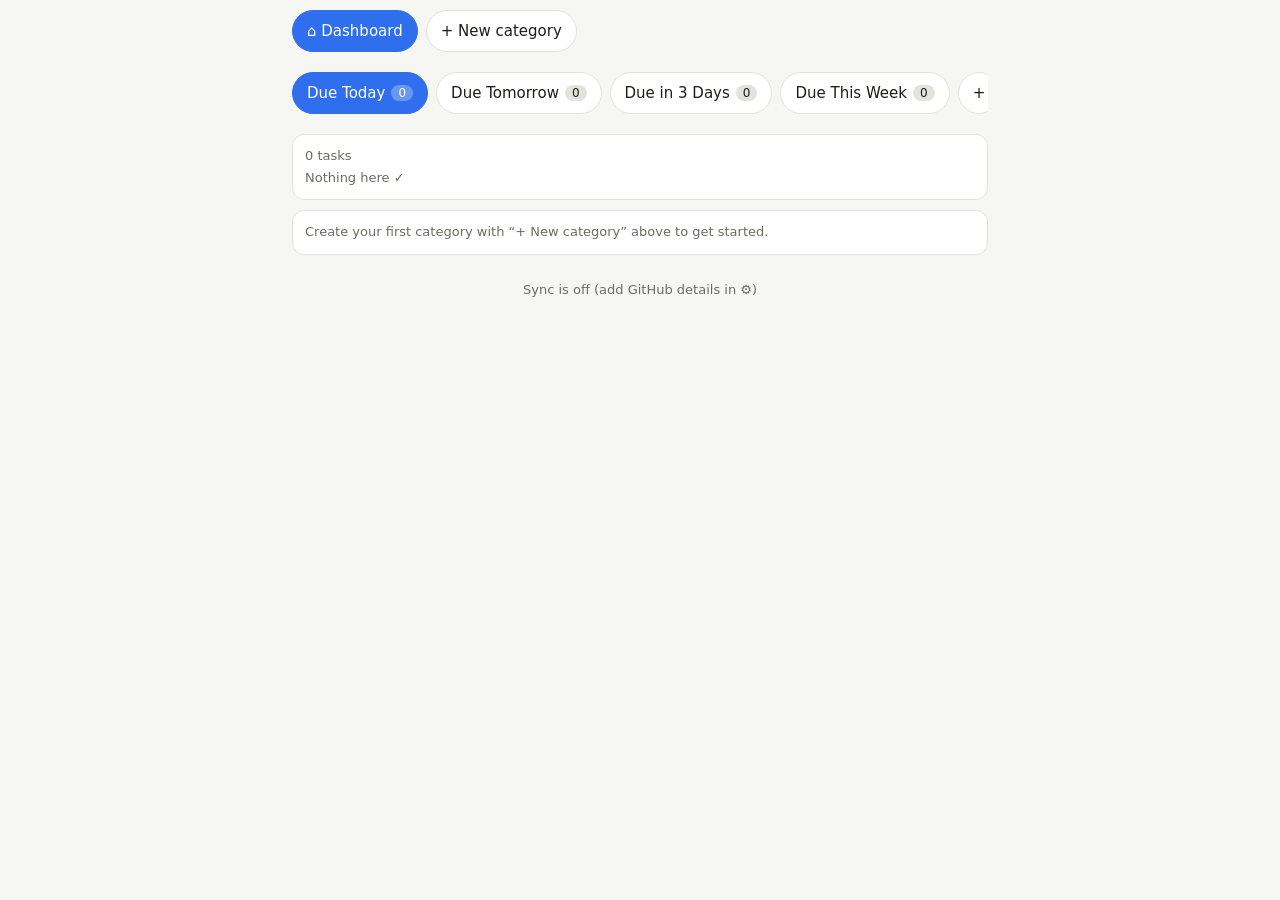
==== index.html @ 4d310b51 "Add files via upload" ====
<!DOCTYPE html><html lang="en"><head><meta charset="utf-8"><meta name="viewport" content="width=device-width, initial-scale=1, viewport-fit=cover"><meta name="theme-color" content="#2f6fed"><link rel="manifest" href="manifest.webmanifest"><link rel="apple-touch-icon" href="icon-192.png"><link rel="stylesheet" href="style.css"><title>GTD Dashboard</title></head><body>
<div class="stick"><div class="wrap"><div class="bar" id="bar"></div></div></div>
<main class="wrap">
<div id="overdue"></div>
<div class="bar" id="tabs"></div>
<div id="manage"></div>
<div id="list"></div>
<div id="hint"></div>
<div class="foot mut" id="status"></div>
</main>
<dialog id="tabdlg"><h3 id="tdt">New tab</h3>
<label class="f">Name<input id="tn" placeholder="e.g. Next 2 weeks"></label>
<label class="f">Rule<select id="tr">
<option value="exact">Due in exactly N days</option><option value="within">Due within the next N days</option>
<option value="between">Due between day X and day Y from today</option><option value="month">Due this month</option>
<option value="week">Due this week</option><option value="none">No deadline (Someday / whenever)</option><option value="overdue">Overdue</option></select></label>
<div class="row"><label class="f" id="la">N<input id="ta" type="number" min="0"></label><label class="f" id="lb">Y<input id="tb" type="number" min="0"></label></div>
<div class="row"><button class="btn" id="tsave">Save</button><button class="btn g" id="tcancel">Cancel</button></div></dialog>
<dialog id="setdlg"><h3>Settings</h3>
<label class="f">Week ends on<select id="sw"><option value="0">Sunday</option><option value="6">Saturday</option></select></label>
<div class="mut" style="margin-top:12px">GitHub sync (optional, see README)</div>
<label class="f">Repository (owner/name)<input id="sr" placeholder="you/gtd-dashboard" autocapitalize="off"></label>
<label class="f">Branch<input id="sb" placeholder="main" autocapitalize="off"></label>
<label class="f">Data file path<input id="sp" placeholder="data/gtd.json" autocapitalize="off"></label>
<label class="f">Access token<input id="st" type="password" autocomplete="off"></label>
<div class="mut" id="sstat" style="margin-top:8px"></div>
<div class="row"><button class="btn" id="ssave">Save &amp; sync</button><button class="btn g" id="sclose">Close</button></div></dialog>
<script src="core.js"></script>
<script>
const $=id=>document.getElementById(id);
let cur=null,manage=false,editing=null;
const tabs=()=>G.list('tabs').sort((a,b)=>a.order-b.order);
function render(){
 $('bar').innerHTML=G.catBar('dash');
 const T=tabs();if(!T.find(t=>t.id===cur))cur=T[0]?T[0].id:null;
 const open=G.open(),od=open.filter(t=>t.dl&&G.diff(t.dl)<0).sort(G.byDue);
 $('overdue').innerHTML=od.length?'<div class="card od"><h3 class="red">Overdue · '+od.length+' task'+(od.length>1?'s':'')+'</h3>'+od.map(t=>G.taskRow(t,{cat:1})).join('')+'</div>':'';
 $('tabs').innerHTML=T.map(b=>'<button class="pill'+(b.id===cur?' on':'')+'" data-act="tab" data-id="'+b.id+'">'+G.esc(b.name)+'<span class="badge">'+open.filter(t=>G.match(t,b)).length+'</span></button>').join('')+
  '<button class="pill" data-act="newtab" aria-label="Add tab">+</button><button class="pill" data-act="manage">'+(manage?'Done':'Edit tabs')+'</button><button class="pill" data-act="settings" aria-label="Settings">⚙</button>';
 $('manage').innerHTML=manage?'<div class="card">'+T.map(b=>'<div class="hd"><span>'+G.esc(b.name)+'</span><span><button class="s" data-act="tl" data-id="'+b.id+'">‹</button><button class="s" data-act="tr" data-id="'+b.id+'">›</button><button class="s" data-act="etab" data-id="'+b.id+'">✎</button><button class="s" data-act="dtab" data-id="'+b.id+'">✕</button></span></div>').join('')+'</div>':'';
 const b=T.find(x=>x.id===cur);
 if(b){const ts=open.filter(t=>G.match(t,b)).sort(G.byDue),tot=ts.reduce((a,t)=>a+(t.min||0),0);
  $('list').innerHTML='<div class="card"><div class="mut" style="margin-bottom:4px">'+ts.length+' task'+(ts.length===1?'':'s')+(tot?' · '+G.fmt(tot):'')+'</div>'+(ts.map(t=>G.taskRow(t,{cat:1})).join('')||'<div class="mut">Nothing here ✓</div>')+'</div>'}else $('list').innerHTML='';
 $('hint').innerHTML=G.list('cats').length?'':'<div class="card mut">Create your first category with “+ New category” above to get started.</div>';
 $('status').textContent=G.status;$('sstat').textContent=G.status;
}
function move(id,d){const T=tabs(),i=T.findIndex(t=>t.id===id),j=i+d;if(j<0||j>=T.length)return;[T[i],T[j]]=[T[j],T[i]];T.forEach((t,k)=>{if(t.order!==k){t.order=k;G.put('tabs',t)}})}
function ruleUI(){const r=$('tr').value;$('la').style.display=(r==='exact'||r==='within'||r==='between')?'':'none';$('lb').style.display=r==='between'?'':'none';$('la').firstChild.textContent=r==='between'?'From day X':'N days'}
function openTab(id){editing=id||null;const b=id?G.get('tabs',id):{name:'',rule:'exact',a:'',b:''};$('tdt').textContent=id?'Edit tab':'New tab';$('tn').value=b.name;$('tr').value=b.rule;$('ta').value=b.a;$('tb').value=b.b;ruleUI();$('tabdlg').showModal()}
$('tr').onchange=ruleUI;
$('tcancel').onclick=()=>$('tabdlg').close();
$('tsave').onclick=()=>{const n=$('tn').value.trim();if(!n){$('tn').focus();return}
 const base=editing?Object.assign({},G.get('tabs',editing)):{order:tabs().length};
 const o=G.put('tabs',Object.assign(base,{name:n,rule:$('tr').value,a:+$('ta').value||0,b:+$('tb').value||0}));cur=o.id;$('tabdlg').close()};
function openSet(){const c=G.cfg();$('sw').value=String(c.weekEnd||0);$('sr').value=c.repo||'';$('sb').value=c.branch||'';$('sp').value=c.path||'';$('st').value=c.token||'';$('setdlg').showModal()}
$('sclose').onclick=()=>$('setdlg').close();
$('ssave').onclick=()=>{G.setCfg({weekEnd:+$('sw').value,repo:$('sr').value.trim(),branch:$('sb').value.trim(),path:$('sp').value.trim(),token:$('st').value.trim()});render();G.sync()};
document.addEventListener('click',e=>{const el=e.target.closest('[data-act]');if(!el)return;const a=el.dataset.act,id=el.dataset.id;
 if(a==='tab')cur=id;else if(a==='manage')manage=!manage;else if(a==='newtab')openTab();else if(a==='etab')openTab(id);
 else if(a==='dtab'){if(confirm('Delete this tab?'))G.del('tabs',id)}else if(a==='tl')move(id,-1);else if(a==='tr')move(id,1);else if(a==='settings')openSet();
 render()});
G.onChange(render);
G.init().then(render);
</script></body></html>
---- style.css ----
:root{--bg:#f6f6f3;--card:#fff;--tx:#1d1d1b;--mut:#6b6b66;--bd:#e3e3dd;--ac:#2f6fed;--red:#d93025;color-scheme:light}
@media(prefers-color-scheme:dark){:root{--bg:#161615;--card:#222221;--tx:#ececE8;--mut:#9a9a94;--bd:#33332f;--ac:#6b9bff;--red:#ff6b60;color-scheme:dark}}
*{box-sizing:border-box}
body{margin:0;background:var(--bg);color:var(--tx);font:15px/1.4 system-ui,-apple-system,"Segoe UI",sans-serif;padding-bottom:env(safe-area-inset-bottom,0)}
.wrap{max-width:720px;margin:0 auto;padding:0 12px}
.stick{position:sticky;top:0;background:var(--bg);z-index:5;padding-top:env(safe-area-inset-top,0)}
.bar{display:flex;gap:8px;overflow-x:auto;padding:10px 0;-webkit-overflow-scrolling:touch}
.pill{flex:none;display:inline-flex;align-items:center;border:1px solid var(--bd);background:var(--card);color:var(--tx);padding:8px 14px;border-radius:999px;font:inherit;cursor:pointer;white-space:nowrap;min-height:42px;text-decoration:none}
.pill.on{background:var(--ac);color:#fff;border-color:var(--ac)}
.dot{display:inline-block;width:9px;height:9px;border-radius:50%;margin-right:6px}
.red{color:var(--red)}.mut{color:var(--mut);font-size:13px}
.badge{background:var(--bd);color:var(--tx);border-radius:10px;padding:0 7px;margin-left:6px;font-size:12px}
.pill.on .badge{background:rgba(255,255,255,.28);color:#fff}
.card{background:var(--card);border:1px solid var(--bd);border-radius:12px;padding:12px;margin:10px 0}
.card.od{border-color:var(--red)}
h1,h2{margin:14px 0 6px}h1{font-size:20px}h2{font-size:17px}h3{font-size:15px;margin:0 0 6px}
.task{display:flex;gap:10px;align-items:flex-start;padding:9px 0;border-top:1px solid var(--bd)}
.task:first-child,h3+.task{border-top:0}
.task input[type=checkbox]{width:24px;height:24px;margin-top:1px;flex:none}
.task .b{flex:1;min-width:0}.nm{font-weight:500;word-break:break-word;color:var(--tx);text-decoration:none}
a.nm:hover{text-decoration:underline}
.done .nm{text-decoration:line-through;color:var(--mut)}
button.s{border:0;background:none;color:var(--mut);cursor:pointer;padding:8px;font:inherit;min-width:36px;min-height:36px}
input,select{font:inherit;color:var(--tx);background:var(--bg);border:1px solid var(--bd);border-radius:8px;padding:10px;max-width:100%}
.row{display:flex;gap:8px;flex-wrap:wrap;margin:8px 0;align-items:center}.row>*{flex:1 1 130px}
.btn{background:var(--ac);color:#fff;border:0;border-radius:8px;padding:10px 16px;font:inherit;cursor:pointer;min-height:42px;flex:0 0 auto}
.btn.g{background:var(--bd);color:var(--tx)}.btn.r{background:var(--red)}
ol{padding-left:26px;margin:6px 0}ol li{padding:6px 0}
.hd{display:flex;justify-content:space-between;align-items:center;gap:8px}
.grp{margin-top:8px;padding-top:6px;border-top:2px solid var(--bd)}
dialog{background:var(--card);color:var(--tx);border:1px solid var(--bd);border-radius:12px;width:min(92vw,420px);padding:16px}
dialog::backdrop{background:rgba(0,0,0,.45)}
label.f{display:block;font-size:13px;color:var(--mut);margin-top:8px}label.f input,label.f select{width:100%;display:block;margin-top:3px}
.foot{text-align:center;padding:16px 0 24px}
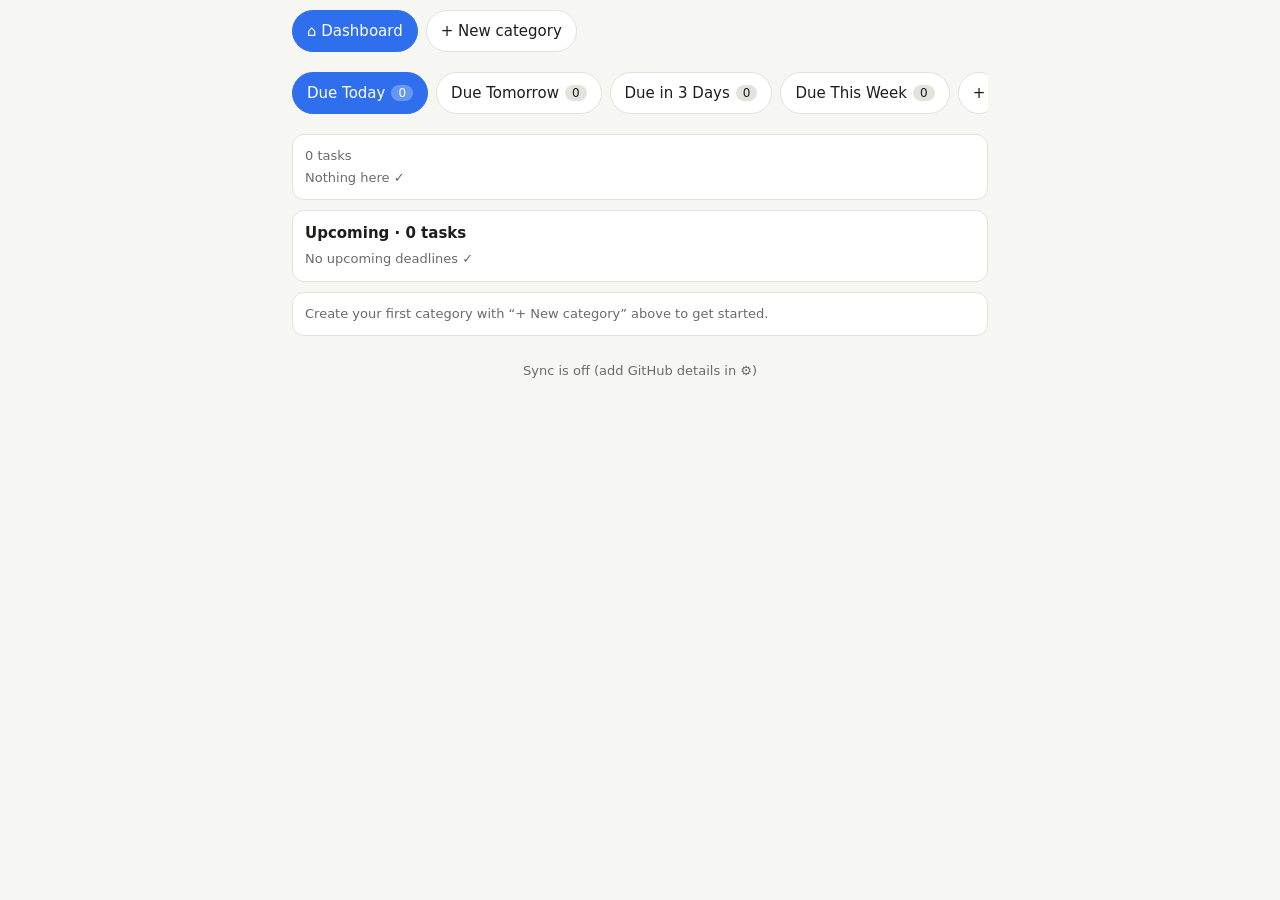
==== commit 3a4dd321: "Update index.html" ====
--- a/index.html
+++ b/index.html
@@ -5,6 +5,7 @@
 <div class="bar" id="tabs"></div>
 <div id="manage"></div>
 <div id="list"></div>
+<div id="upcoming"></div>
 <div id="hint"></div>
 <div class="foot mut" id="status"></div>
 </main>
@@ -41,6 +42,8 @@
  const b=T.find(x=>x.id===cur);
  if(b){const ts=open.filter(t=>G.match(t,b)).sort(G.byDue),tot=ts.reduce((a,t)=>a+(t.min||0),0);
   $('list').innerHTML='<div class="card"><div class="mut" style="margin-bottom:4px">'+ts.length+' task'+(ts.length===1?'':'s')+(tot?' · '+G.fmt(tot):'')+'</div>'+(ts.map(t=>G.taskRow(t,{cat:1})).join('')||'<div class="mut">Nothing here ✓</div>')+'</div>'}else $('list').innerHTML='';
+ const up=open.filter(t=>t.dl&&G.diff(t.dl)>=0).sort(G.byDue);
+ $('upcoming').innerHTML='<div class="card"><h3>Upcoming · '+up.length+' task'+(up.length===1?'':'s')+'</h3>'+(up.map(t=>G.taskRow(t,{cat:1})).join('')||'<div class="mut">No upcoming deadlines ✓</div>')+'</div>';
  $('hint').innerHTML=G.list('cats').length?'':'<div class="card mut">Create your first category with “+ New category” above to get started.</div>';
  $('status').textContent=G.status;$('sstat').textContent=G.status;
 }
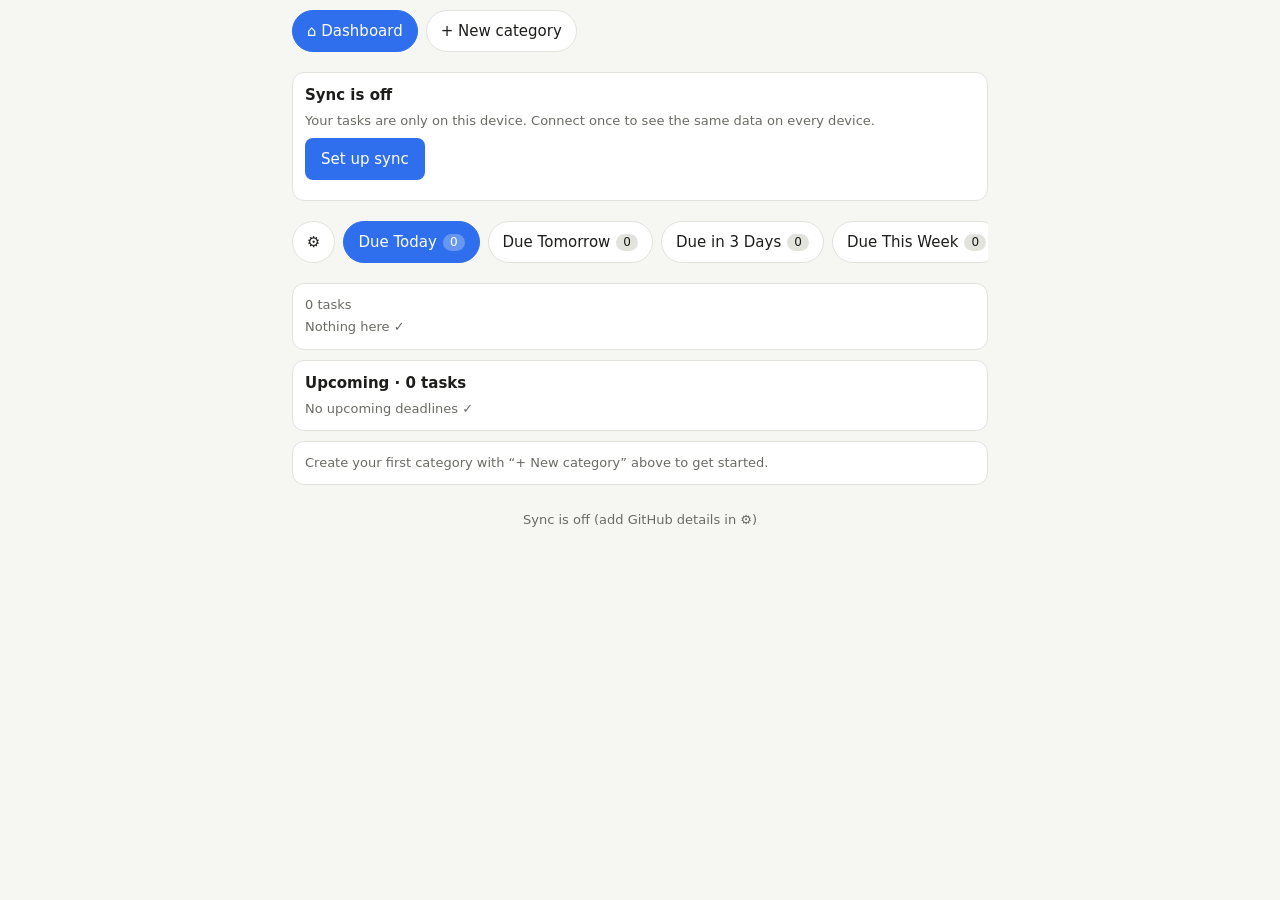
==== commit 11b5018f: "Update index.html" ====
--- a/index.html
+++ b/index.html
@@ -1,6 +1,7 @@
 <!DOCTYPE html><html lang="en"><head><meta charset="utf-8"><meta name="viewport" content="width=device-width, initial-scale=1, viewport-fit=cover"><meta name="theme-color" content="#2f6fed"><link rel="manifest" href="manifest.webmanifest"><link rel="apple-touch-icon" href="icon-192.png"><link rel="stylesheet" href="style.css"><title>GTD Dashboard</title></head><body>
 <div class="stick"><div class="wrap"><div class="bar" id="bar"></div></div></div>
 <main class="wrap">
+<div id="syncbanner"></div>
 <div id="overdue"></div>
 <div class="bar" id="tabs"></div>
 <div id="manage"></div>
@@ -19,12 +20,19 @@
 <div class="row"><button class="btn" id="tsave">Save</button><button class="btn g" id="tcancel">Cancel</button></div></dialog>
 <dialog id="setdlg"><h3>Settings</h3>
 <label class="f">Week ends on<select id="sw"><option value="0">Sunday</option><option value="6">Saturday</option></select></label>
-<div class="mut" style="margin-top:12px">GitHub sync (optional, see README)</div>
-<label class="f">Repository (owner/name)<input id="sr" placeholder="you/gtd-dashboard" autocapitalize="off"></label>
+<div class="mut" style="margin-top:12px"><b>Cloud sync: one-time setup, about 2 minutes</b></div>
+<ol class="mut">
+<li><a href="https://github.com/new?name=gtd-data&visibility=private&description=GTD+data" target="_blank" rel="noopener">Create a private repo</a> called gtd-data. Tick “Add a README”.</li>
+<li><a href="https://github.com/settings/personal-access-tokens/new?name=GTD+sync&description=GTD+app+sync&expires_in=365&contents=write" target="_blank" rel="noopener">Create a token</a>. Under Repository access pick “Only select repositories” and choose gtd-data. Contents must be Read and write. Copy the token.</li>
+<li>Paste both below and tap Save &amp; sync.</li></ol>
+<label class="f">Repository (owner/name)<input id="sr" placeholder="your-username/gtd-data" autocapitalize="off"></label>
+<label class="f">Access token<input id="st" type="password" autocomplete="off"></label>
+<details style="margin-top:8px"><summary class="mut">Advanced</summary>
 <label class="f">Branch<input id="sb" placeholder="main" autocapitalize="off"></label>
-<label class="f">Data file path<input id="sp" placeholder="data/gtd.json" autocapitalize="off"></label>
-<label class="f">Access token<input id="st" type="password" autocomplete="off"></label>
+<label class="f">Data file path<input id="sp" placeholder="data/gtd.json" autocapitalize="off"></label></details>
 <div class="mut" id="sstat" style="margin-top:8px"></div>
+<div class="row"><button class="btn g" id="scopy">Copy setup link for other devices</button></div>
+<div class="mut">Open that link once on each phone or computer and it connects automatically. Treat it like a password.</div>
 <div class="row"><button class="btn" id="ssave">Save &amp; sync</button><button class="btn g" id="sclose">Close</button></div></dialog>
 <script src="core.js"></script>
 <script>
@@ -35,9 +43,10 @@
  $('bar').innerHTML=G.catBar('dash');
  const T=tabs();if(!T.find(t=>t.id===cur))cur=T[0]?T[0].id:null;
  const open=G.open(),od=open.filter(t=>t.dl&&G.diff(t.dl)<0).sort(G.byDue);
+ const sc=G.cfg();$('syncbanner').innerHTML=(sc.token&&sc.repo)?'':'<div class="card"><h3>Sync is off</h3><div class="mut">Your tasks are only on this device. Connect once to see the same data on every device.</div><div class="row"><button class="btn" data-act="settings">Set up sync</button></div></div>';
  $('overdue').innerHTML=od.length?'<div class="card od"><h3 class="red">Overdue · '+od.length+' task'+(od.length>1?'s':'')+'</h3>'+od.map(t=>G.taskRow(t,{cat:1})).join('')+'</div>':'';
- $('tabs').innerHTML=T.map(b=>'<button class="pill'+(b.id===cur?' on':'')+'" data-act="tab" data-id="'+b.id+'">'+G.esc(b.name)+'<span class="badge">'+open.filter(t=>G.match(t,b)).length+'</span></button>').join('')+
-  '<button class="pill" data-act="newtab" aria-label="Add tab">+</button><button class="pill" data-act="manage">'+(manage?'Done':'Edit tabs')+'</button><button class="pill" data-act="settings" aria-label="Settings">⚙</button>';
+ $('tabs').innerHTML='<button class="pill" data-act="settings" aria-label="Settings">⚙</button>'+T.map(b=>'<button class="pill'+(b.id===cur?' on':'')+'" data-act="tab" data-id="'+b.id+'">'+G.esc(b.name)+'<span class="badge">'+open.filter(t=>G.match(t,b)).length+'</span></button>').join('')+
+  '<button class="pill" data-act="newtab" aria-label="Add tab">+</button><button class="pill" data-act="manage">'+(manage?'Done':'Edit tabs')+'</button>';
  $('manage').innerHTML=manage?'<div class="card">'+T.map(b=>'<div class="hd"><span>'+G.esc(b.name)+'</span><span><button class="s" data-act="tl" data-id="'+b.id+'">‹</button><button class="s" data-act="tr" data-id="'+b.id+'">›</button><button class="s" data-act="etab" data-id="'+b.id+'">✎</button><button class="s" data-act="dtab" data-id="'+b.id+'">✕</button></span></div>').join('')+'</div>':'';
  const b=T.find(x=>x.id===cur);
  if(b){const ts=open.filter(t=>G.match(t,b)).sort(G.byDue),tot=ts.reduce((a,t)=>a+(t.min||0),0);
@@ -56,8 +65,10 @@
  const base=editing?Object.assign({},G.get('tabs',editing)):{order:tabs().length};
  const o=G.put('tabs',Object.assign(base,{name:n,rule:$('tr').value,a:+$('ta').value||0,b:+$('tb').value||0}));cur=o.id;$('tabdlg').close()};
 function openSet(){const c=G.cfg();$('sw').value=String(c.weekEnd||0);$('sr').value=c.repo||'';$('sb').value=c.branch||'';$('sp').value=c.path||'';$('st').value=c.token||'';$('setdlg').showModal()}
+$('scopy').onclick=()=>{const c=G.cfg();if(!c.token||!c.repo){alert('Save your GitHub details first.');return}const u=G.setupLink();
+ (navigator.clipboard?navigator.clipboard.writeText(u):Promise.reject()).then(()=>alert('Setup link copied. Open it once on each device.')).catch(()=>prompt('Copy this setup link:',u))};
 $('sclose').onclick=()=>$('setdlg').close();
-$('ssave').onclick=()=>{G.setCfg({weekEnd:+$('sw').value,repo:$('sr').value.trim(),branch:$('sb').value.trim(),path:$('sp').value.trim(),token:$('st').value.trim()});render();G.sync()};
+$('ssave').onclick=()=>{G.setCfg({weekEnd:+$('sw').value,repo:$('sr').value.trim().replace(/^https?:\/\/github\.com\//,'').replace(/\.git$|\/$/g,''),branch:$('sb').value.trim(),path:$('sp').value.trim(),token:$('st').value.trim()});render();G.sync()};
 document.addEventListener('click',e=>{const el=e.target.closest('[data-act]');if(!el)return;const a=el.dataset.act,id=el.dataset.id;
  if(a==='tab')cur=id;else if(a==='manage')manage=!manage;else if(a==='newtab')openTab();else if(a==='etab')openTab(id);
  else if(a==='dtab'){if(confirm('Delete this tab?'))G.del('tabs',id)}else if(a==='tl')move(id,-1);else if(a==='tr')move(id,1);else if(a==='settings')openSet();
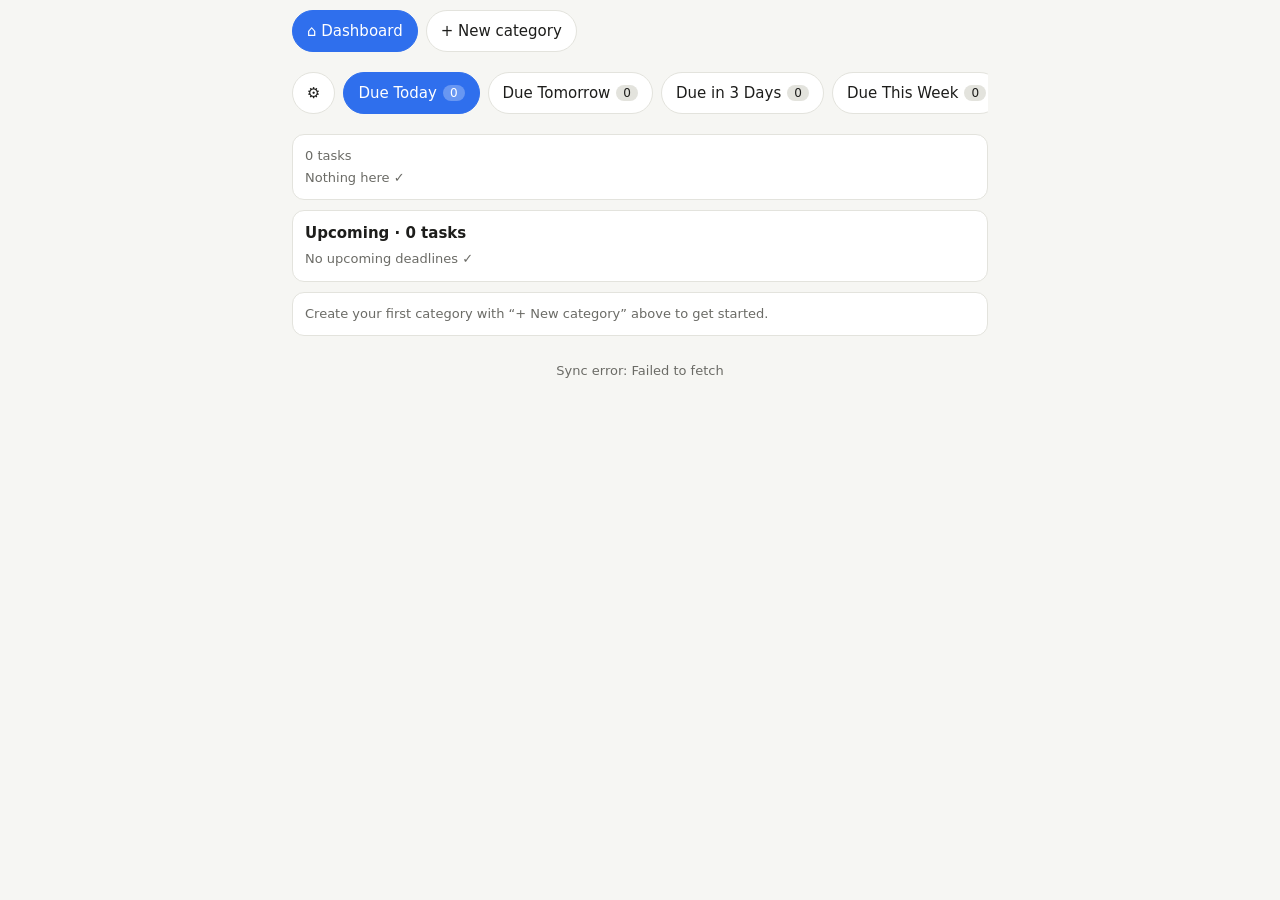
==== commit aff67370: "Add files via upload" ====
--- a/index.html
+++ b/index.html
@@ -34,6 +34,7 @@
 <div class="row"><button class="btn g" id="scopy">Copy setup link for other devices</button></div>
 <div class="mut">Open that link once on each phone or computer and it connects automatically. Treat it like a password.</div>
 <div class="row"><button class="btn" id="ssave">Save &amp; sync</button><button class="btn g" id="sclose">Close</button></div></dialog>
+<script src="config.js"></script>
 <script src="core.js"></script>
 <script>
 const $=id=>document.getElementById(id);
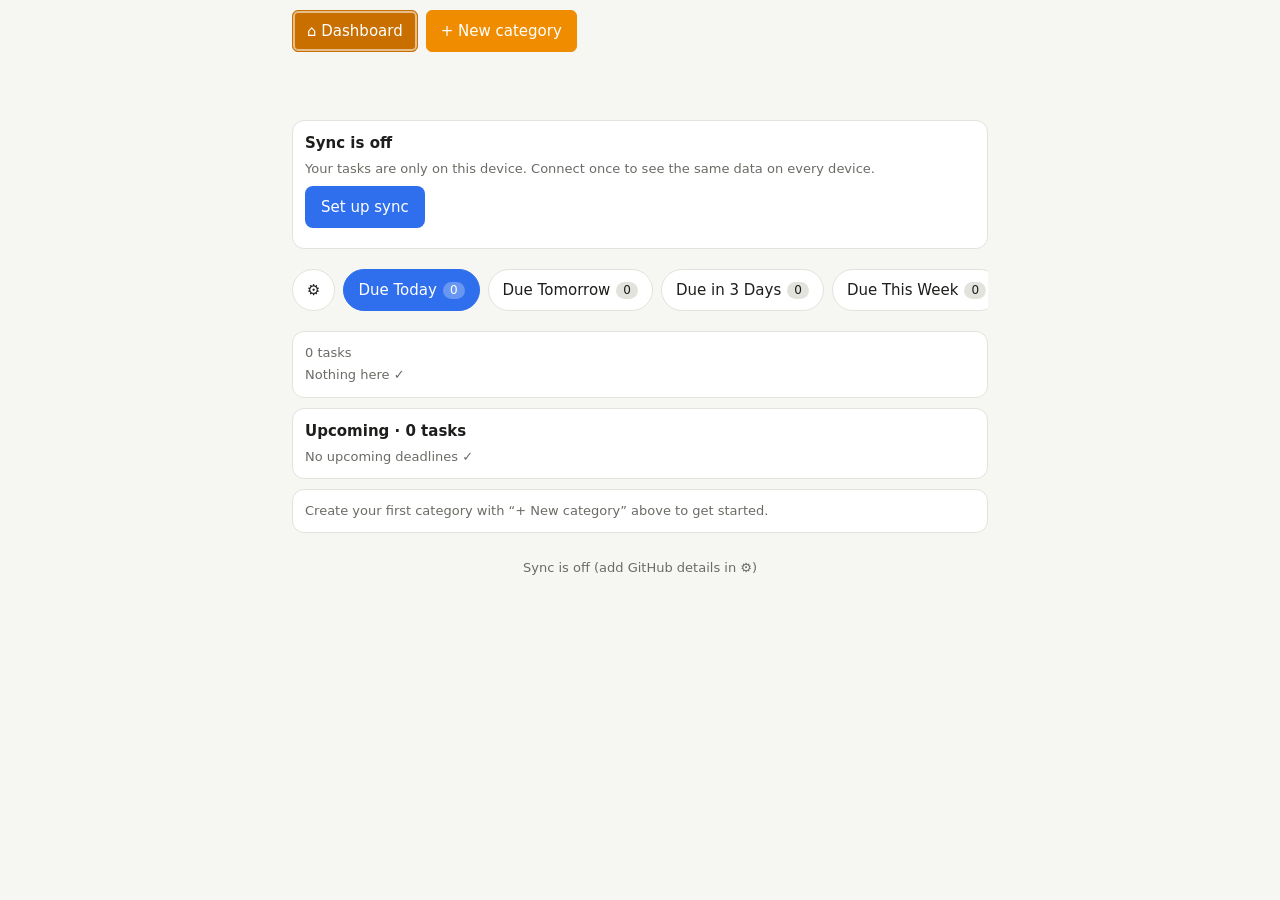
==== commit 7efcf542: "Update index.html" ====
--- a/index.html
+++ b/index.html
@@ -1,4 +1,4 @@
-<!DOCTYPE html><html lang="en"><head><meta charset="utf-8"><meta name="viewport" content="width=device-width, initial-scale=1, viewport-fit=cover"><meta name="theme-color" content="#2f6fed"><link rel="manifest" href="manifest.webmanifest"><link rel="apple-touch-icon" href="icon-192.png"><link rel="stylesheet" href="style.css"><title>GTD Dashboard</title></head><body>
+<!DOCTYPE html><html lang="en"><head><meta charset="utf-8"><meta name="viewport" content="width=device-width, initial-scale=1, viewport-fit=cover"><meta name="theme-color" content="#2f6fed"><link rel="manifest" href="manifest.webmanifest"><link rel="apple-touch-icon" href="icon-192.png"><link rel="stylesheet" href="style.css"><title>GTD Dashboard</title></head><body class="dash">
 <div class="stick"><div class="wrap"><div class="bar" id="bar"></div></div></div>
 <main class="wrap">
 <div id="syncbanner"></div>
--- a/style.css
+++ b/style.css
@@ -32,3 +32,11 @@
 dialog::backdrop{background:rgba(0,0,0,.45)}
 label.f{display:block;font-size:13px;color:var(--mut);margin-top:8px}label.f input,label.f select{width:100%;display:block;margin-top:3px}
 .foot{text-align:center;padding:16px 0 24px}
+/* Category bar: orange rectangular buttons */
+#bar .pill{background:#f08c00;color:#fff;border-color:#f08c00;border-radius:6px;font-weight:500}
+#bar .pill.on{background:#c96f00;border-color:#c96f00;box-shadow:inset 0 0 0 2px rgba(255,255,255,.55)}
+#bar .pill .dot{box-shadow:0 0 0 1.5px #fff}
+#bar .pill .badge{background:rgba(255,255,255,.3);color:#fff}
+#bar .pill .red{color:#fff}
+/* Dashboard: ~half inch between category bar and the content below */
+body.dash main{padding-top:.5in}
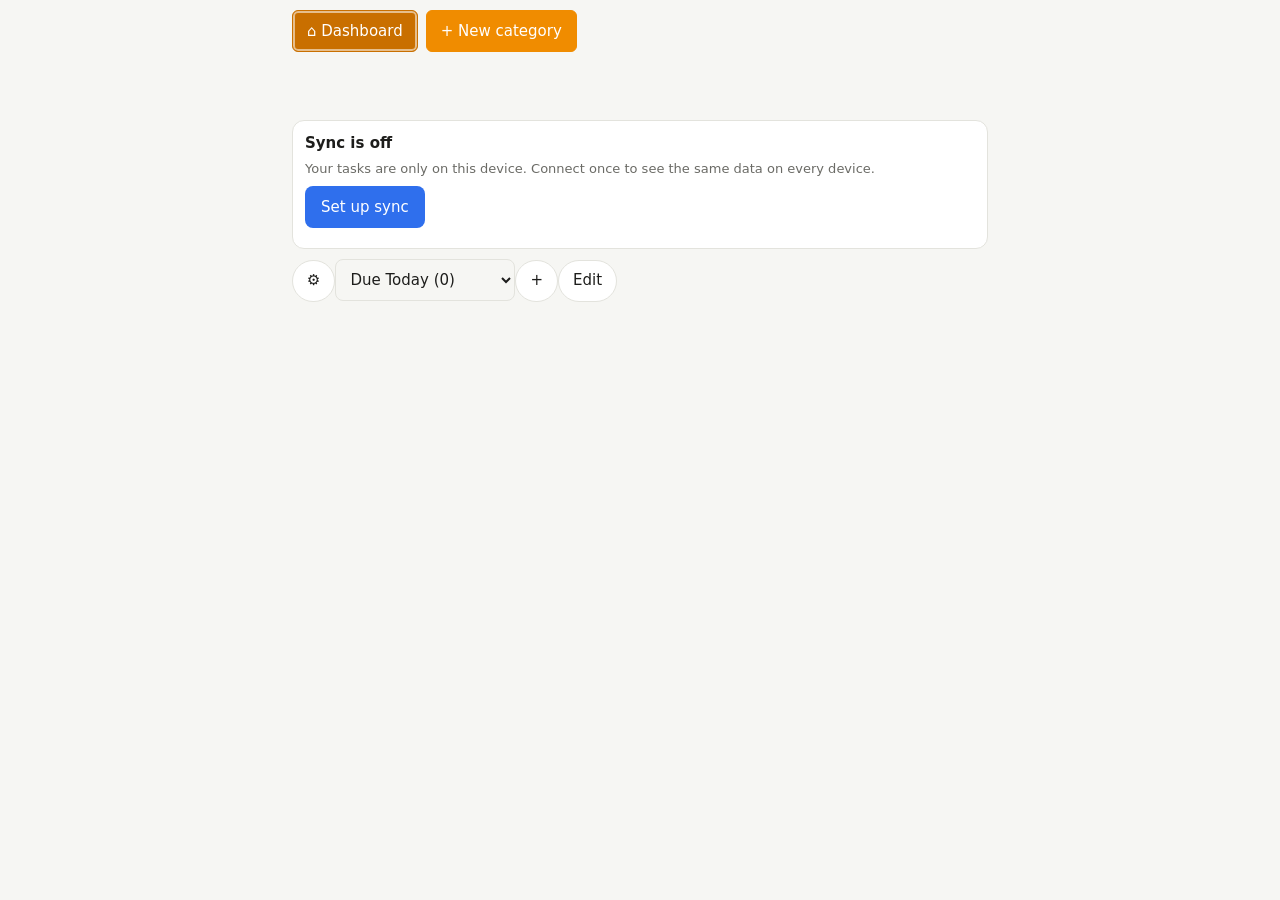
==== commit 9a496d30: "Update index.html" ====
--- a/index.html
+++ b/index.html
@@ -3,10 +3,11 @@
 <main class="wrap">
 <div id="syncbanner"></div>
 <div id="overdue"></div>
-<div class="bar" id="tabs"></div>
+<div class="tabsel" id="tabs"></div>
 <div id="manage"></div>
 <div id="list"></div>
 <div id="upcoming"></div>
+<div id="nodl"></div>
 <div id="hint"></div>
 <div class="foot mut" id="status"></div>
 </main>
@@ -45,15 +46,17 @@
  const T=tabs();if(!T.find(t=>t.id===cur))cur=T[0]?T[0].id:null;
  const open=G.open(),od=open.filter(t=>t.dl&&G.diff(t.dl)<0).sort(G.byDue);
  const sc=G.cfg();$('syncbanner').innerHTML=(sc.token&&sc.repo)?'':'<div class="card"><h3>Sync is off</h3><div class="mut">Your tasks are only on this device. Connect once to see the same data on every device.</div><div class="row"><button class="btn" data-act="settings">Set up sync</button></div></div>';
- $('overdue').innerHTML=od.length?'<div class="card od"><h3 class="red">Overdue · '+od.length+' task'+(od.length>1?'s':'')+'</h3>'+od.map(t=>G.taskRow(t,{cat:1})).join('')+'</div>':'';
- $('tabs').innerHTML='<button class="pill" data-act="settings" aria-label="Settings">⚙</button>'+T.map(b=>'<button class="pill'+(b.id===cur?' on':'')+'" data-act="tab" data-id="'+b.id+'">'+G.esc(b.name)+'<span class="badge">'+open.filter(t=>G.match(t,b)).length+'</span></button>').join('')+
-  '<button class="pill" data-act="newtab" aria-label="Add tab">+</button><button class="pill" data-act="manage">'+(manage?'Done':'Edit tabs')+'</button>';
+ $('overdue').innerHTML=od.length?'<div class="card od"><h3 class="red">Overdue · '+od.length+' task'+(od.length>1?'s':'')+'</h3>'+od.map(G.compactRow).join('')+'</div>':'';
+ $('tabs').innerHTML='<button class="pill" data-act="settings" aria-label="Settings">⚙</button><select id="tabsel" aria-label="Due view">'+T.map(b=>'<option value="'+b.id+'"'+(b.id===cur?' selected':'')+'>'+G.esc(b.name)+' ('+open.filter(t=>G.match(t,b)).length+')</option>').join('')+'</select>'+
+  '<button class="pill" data-act="newtab" aria-label="Add view">+</button><button class="pill" data-act="manage">'+(manage?'Done':'Edit')+'</button>';
  $('manage').innerHTML=manage?'<div class="card">'+T.map(b=>'<div class="hd"><span>'+G.esc(b.name)+'</span><span><button class="s" data-act="tl" data-id="'+b.id+'">‹</button><button class="s" data-act="tr" data-id="'+b.id+'">›</button><button class="s" data-act="etab" data-id="'+b.id+'">✎</button><button class="s" data-act="dtab" data-id="'+b.id+'">✕</button></span></div>').join('')+'</div>':'';
  const b=T.find(x=>x.id===cur);
  if(b){const ts=open.filter(t=>G.match(t,b)).sort(G.byDue),tot=ts.reduce((a,t)=>a+(t.min||0),0);
-  $('list').innerHTML='<div class="card"><div class="mut" style="margin-bottom:4px">'+ts.length+' task'+(ts.length===1?'':'s')+(tot?' · '+G.fmt(tot):'')+'</div>'+(ts.map(t=>G.taskRow(t,{cat:1})).join('')||'<div class="mut">Nothing here ✓</div>')+'</div>'}else $('list').innerHTML='';
- const up=open.filter(t=>t.dl&&G.diff(t.dl)>=0).sort(G.byDue);
- $('upcoming').innerHTML='<div class="card"><h3>Upcoming · '+up.length+' task'+(up.length===1?'':'s')+'</h3>'+(up.map(t=>G.taskRow(t,{cat:1})).join('')||'<div class="mut">No upcoming deadlines ✓</div>')+'</div>';
+  $('list').innerHTML='<div class="card"><div class="mut" style="margin-bottom:4px">'+ts.length+' task'+(ts.length===1?'':'s')+(tot?' · '+G.fmt(tot):'')+'</div>'+(ts.map(G.compactRow).join('')||'<div class="mut">Nothing here ✓</div>')+'</div>'}else $('list').innerHTML='';
+ const up=open.filter(t=>t.dl&&G.diff(t.dl)>0).sort(G.byDue);
+ $('upcoming').innerHTML='<div class="card"><h3>Upcoming · '+up.length+' task'+(up.length===1?'':'s')+'</h3>'+(up.map(G.compactRow).join('')||'<div class="mut">No upcoming deadlines ✓</div>')+'</div>';
+ const nd=open.filter(t=>!t.dl).sort(G.byDue);
+ $('nodl').innerHTML='<div class="card"><h3>No deadline · '+nd.length+' task'+(nd.length===1?'':'s')+'</h3>'+(nd.map(G.compactRow).join('')||'<div class="mut">Nothing without a deadline ✓</div>')+'</div>';
  $('hint').innerHTML=G.list('cats').length?'':'<div class="card mut">Create your first category with “+ New category” above to get started.</div>';
  $('status').textContent=G.status;$('sstat').textContent=G.status;
 }
@@ -61,6 +64,7 @@
 function ruleUI(){const r=$('tr').value;$('la').style.display=(r==='exact'||r==='within'||r==='between')?'':'none';$('lb').style.display=r==='between'?'':'none';$('la').firstChild.textContent=r==='between'?'From day X':'N days'}
 function openTab(id){editing=id||null;const b=id?G.get('tabs',id):{name:'',rule:'exact',a:'',b:''};$('tdt').textContent=id?'Edit tab':'New tab';$('tn').value=b.name;$('tr').value=b.rule;$('ta').value=b.a;$('tb').value=b.b;ruleUI();$('tabdlg').showModal()}
 $('tr').onchange=ruleUI;
+document.addEventListener('change',e=>{if(e.target.id==='tabsel'){cur=e.target.value;render()}});
 $('tcancel').onclick=()=>$('tabdlg').close();
 $('tsave').onclick=()=>{const n=$('tn').value.trim();if(!n){$('tn').focus();return}
  const base=editing?Object.assign({},G.get('tabs',editing)):{order:tabs().length};
--- a/style.css
+++ b/style.css
@@ -40,3 +40,6 @@
 #bar .pill .red{color:#fff}
 /* Dashboard: ~half inch between category bar and the content below */
 body.dash main{padding-top:.5in}
+/* Task names: neon yellow (dark outline keeps it readable on light backgrounds) */
+.nm{color:#e6ff00;text-shadow:0 0 1px #000,0 0 1px #000,0 1px 2px rgba(0,0,0,.6)}
+.done .nm{text-shadow:none}
